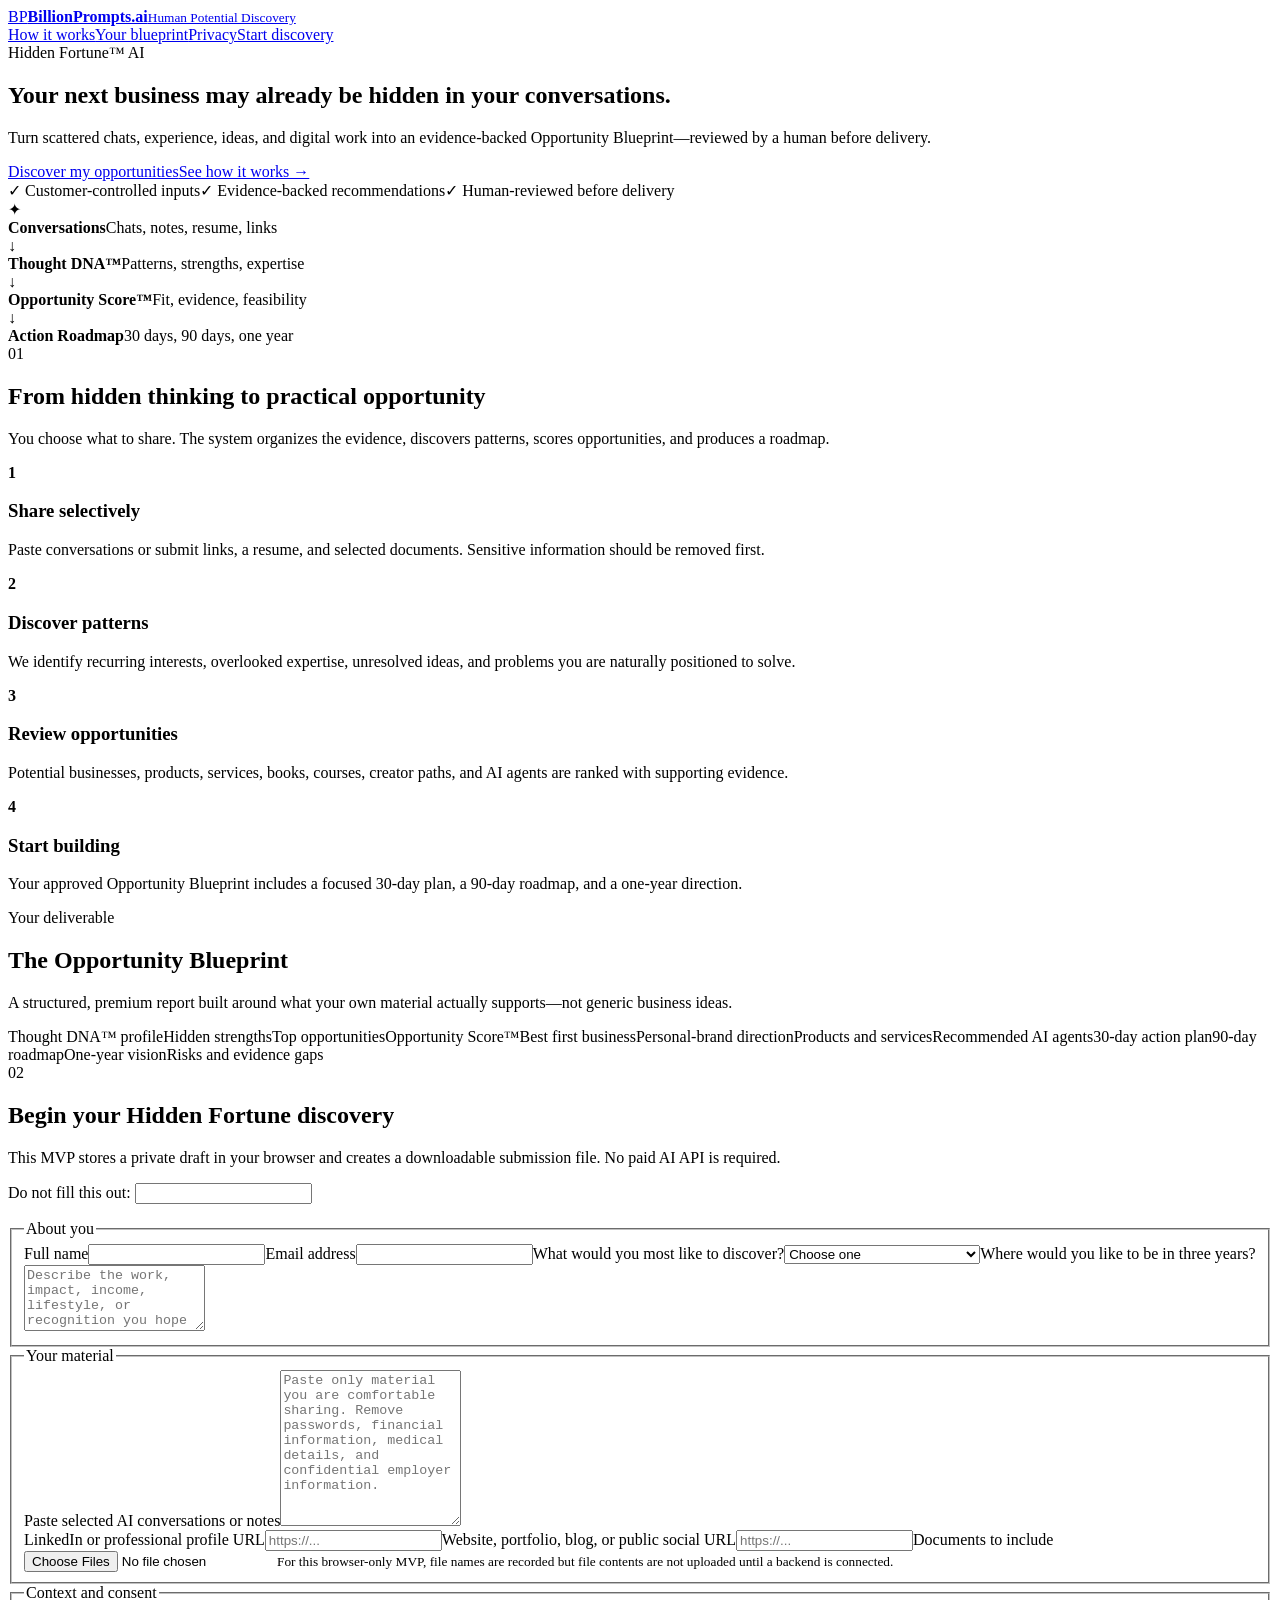
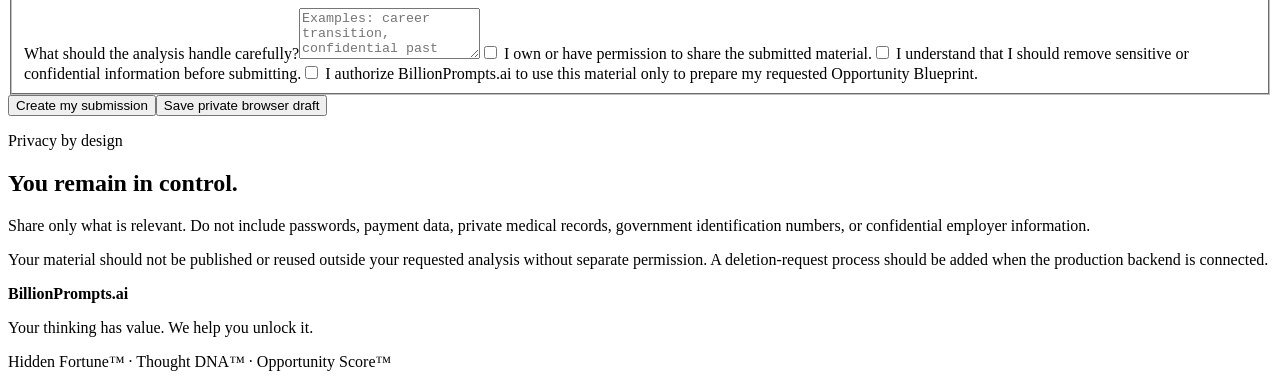
==== index.html @ 03b870df "Publish Hidden Fortune MVP landing page" ====
<!doctype html>
<html lang="en">
<head>
  <meta charset="utf-8" />
  <meta name="viewport" content="width=device-width, initial-scale=1" />
  <meta name="description" content="Hidden Fortune by BillionPrompts.ai helps uncover business, career, and creator opportunities hidden in your conversations and experience." />
  <title>Hidden Fortune™ | BillionPrompts.ai</title>
  <link rel="stylesheet" href="styles.css" />
</head>
<body>
  <header class="site-header"><a class="brand" href="#top"><span class="brand-mark">BP</span><span><strong>BillionPrompts.ai</strong><small>Human Potential Discovery</small></span></a><nav><a href="#how">How it works</a><a href="#blueprint">Your blueprint</a><a href="#privacy">Privacy</a><a class="button small" href="#intake">Start discovery</a></nav></header>
  <main id="top">
    <section class="hero"><div class="hero-copy"><div class="eyebrow">Hidden Fortune™ AI</div><h1>Your next business may already be hidden in your conversations.</h1><p class="lead">Turn scattered chats, experience, ideas, and digital work into an evidence-backed Opportunity Blueprint—reviewed by a human before delivery.</p><div class="actions"><a class="button" href="#intake">Discover my opportunities</a><a class="text-link" href="#how">See how it works →</a></div><div class="trust-row"><span>✓ Customer-controlled inputs</span><span>✓ Evidence-backed recommendations</span><span>✓ Human-reviewed before delivery</span></div></div><div class="concept-card"><div class="glow-orb">✦</div><div class="flow-item"><strong>Conversations</strong><span>Chats, notes, resume, links</span></div><div class="flow-arrow">↓</div><div class="flow-item gold"><strong>Thought DNA™</strong><span>Patterns, strengths, expertise</span></div><div class="flow-arrow">↓</div><div class="flow-item"><strong>Opportunity Score™</strong><span>Fit, evidence, feasibility</span></div><div class="flow-arrow">↓</div><div class="flow-item green"><strong>Action Roadmap</strong><span>30 days, 90 days, one year</span></div></div></section>
    <section id="how" class="section"><div class="section-heading"><span>01</span><div><h2>From hidden thinking to practical opportunity</h2><p>You choose what to share. The system organizes the evidence, discovers patterns, scores opportunities, and produces a roadmap.</p></div></div><div class="steps"><article><b>1</b><h3>Share selectively</h3><p>Paste conversations or submit links, a resume, and selected documents. Sensitive information should be removed first.</p></article><article><b>2</b><h3>Discover patterns</h3><p>We identify recurring interests, overlooked expertise, unresolved ideas, and problems you are naturally positioned to solve.</p></article><article><b>3</b><h3>Review opportunities</h3><p>Potential businesses, products, services, books, courses, creator paths, and AI agents are ranked with supporting evidence.</p></article><article><b>4</b><h3>Start building</h3><p>Your approved Opportunity Blueprint includes a focused 30-day plan, a 90-day roadmap, and a one-year direction.</p></article></div></section>
    <section id="blueprint" class="section split dark-panel"><div><div class="eyebrow">Your deliverable</div><h2>The Opportunity Blueprint</h2><p>A structured, premium report built around what your own material actually supports—not generic business ideas.</p></div><div class="check-grid"><span>Thought DNA™ profile</span><span>Hidden strengths</span><span>Top opportunities</span><span>Opportunity Score™</span><span>Best first business</span><span>Personal-brand direction</span><span>Products and services</span><span>Recommended AI agents</span><span>30-day action plan</span><span>90-day roadmap</span><span>One-year vision</span><span>Risks and evidence gaps</span></div></section>
    <section id="intake" class="section intake-section"><div class="section-heading"><span>02</span><div><h2>Begin your Hidden Fortune discovery</h2><p>This MVP stores a private draft in your browser and creates a downloadable submission file. No paid AI API is required.</p></div></div><form id="discoveryForm" name="hidden-fortune-intake" method="POST" data-netlify="true" netlify-honeypot="bot-field"><input type="hidden" name="form-name" value="hidden-fortune-intake" /><p class="hidden"><label>Do not fill this out: <input name="bot-field" /></label></p><fieldset><legend>About you</legend><div class="form-grid"><label>Full name<input required name="fullName" autocomplete="name" /></label><label>Email address<input required type="email" name="email" autocomplete="email" /></label><label class="full">What would you most like to discover?<select required name="primaryGoal"><option value="">Choose one</option><option>Start a business</option><option>Discover career opportunities</option><option>Build a personal brand</option><option>Create a book or course</option><option>Identify products or services</option><option>Understand my strengths</option></select></label><label class="full">Where would you like to be in three years?<textarea required name="threeYearVision" rows="4" placeholder="Describe the work, impact, income, lifestyle, or recognition you hope to create."></textarea></label></div></fieldset><fieldset><legend>Your material</legend><label>Paste selected AI conversations or notes<textarea name="conversationText" rows="10" placeholder="Paste only material you are comfortable sharing. Remove passwords, financial information, medical details, and confidential employer information."></textarea></label><div class="form-grid"><label>LinkedIn or professional profile URL<input type="url" name="linkedinUrl" placeholder="https://..." /></label><label>Website, portfolio, blog, or public social URL<input type="url" name="portfolioUrl" placeholder="https://..." /></label><label class="full">Documents to include<input type="file" name="documents" multiple accept=".txt,.pdf,.doc,.docx,.rtf,.md,.json" /><small>For this browser-only MVP, file names are recorded but file contents are not uploaded until a backend is connected.</small></label></div></fieldset><fieldset><legend>Context and consent</legend><label>What should the analysis handle carefully?<textarea name="delicateContext" rows="3" placeholder="Examples: career transition, confidential past work, limited startup budget, family responsibilities."></textarea></label><label class="checkbox"><input required type="checkbox" name="ownershipConsent" /> I own or have permission to share the submitted material.</label><label class="checkbox"><input required type="checkbox" name="privacyConsent" /> I understand that I should remove sensitive or confidential information before submitting.</label><label class="checkbox"><input required type="checkbox" name="analysisConsent" /> I authorize BillionPrompts.ai to use this material only to prepare my requested Opportunity Blueprint.</label></fieldset><div class="form-actions"><button class="button" type="submit">Create my submission</button><button class="button secondary" type="button" id="saveDraft">Save private browser draft</button></div><p id="formStatus" class="status" role="status"></p></form></section>
    <section id="privacy" class="section privacy-card"><div><div class="eyebrow">Privacy by design</div><h2>You remain in control.</h2></div><div><p>Share only what is relevant. Do not include passwords, payment data, private medical records, government identification numbers, or confidential employer information.</p><p>Your material should not be published or reused outside your requested analysis without separate permission. A deletion-request process should be added when the production backend is connected.</p></div></section>
  </main><footer><div><strong>BillionPrompts.ai</strong><p>Your thinking has value. We help you unlock it.</p></div><div>Hidden Fortune™ · Thought DNA™ · Opportunity Score™</div></footer><script src="app.js"></script></body></html>
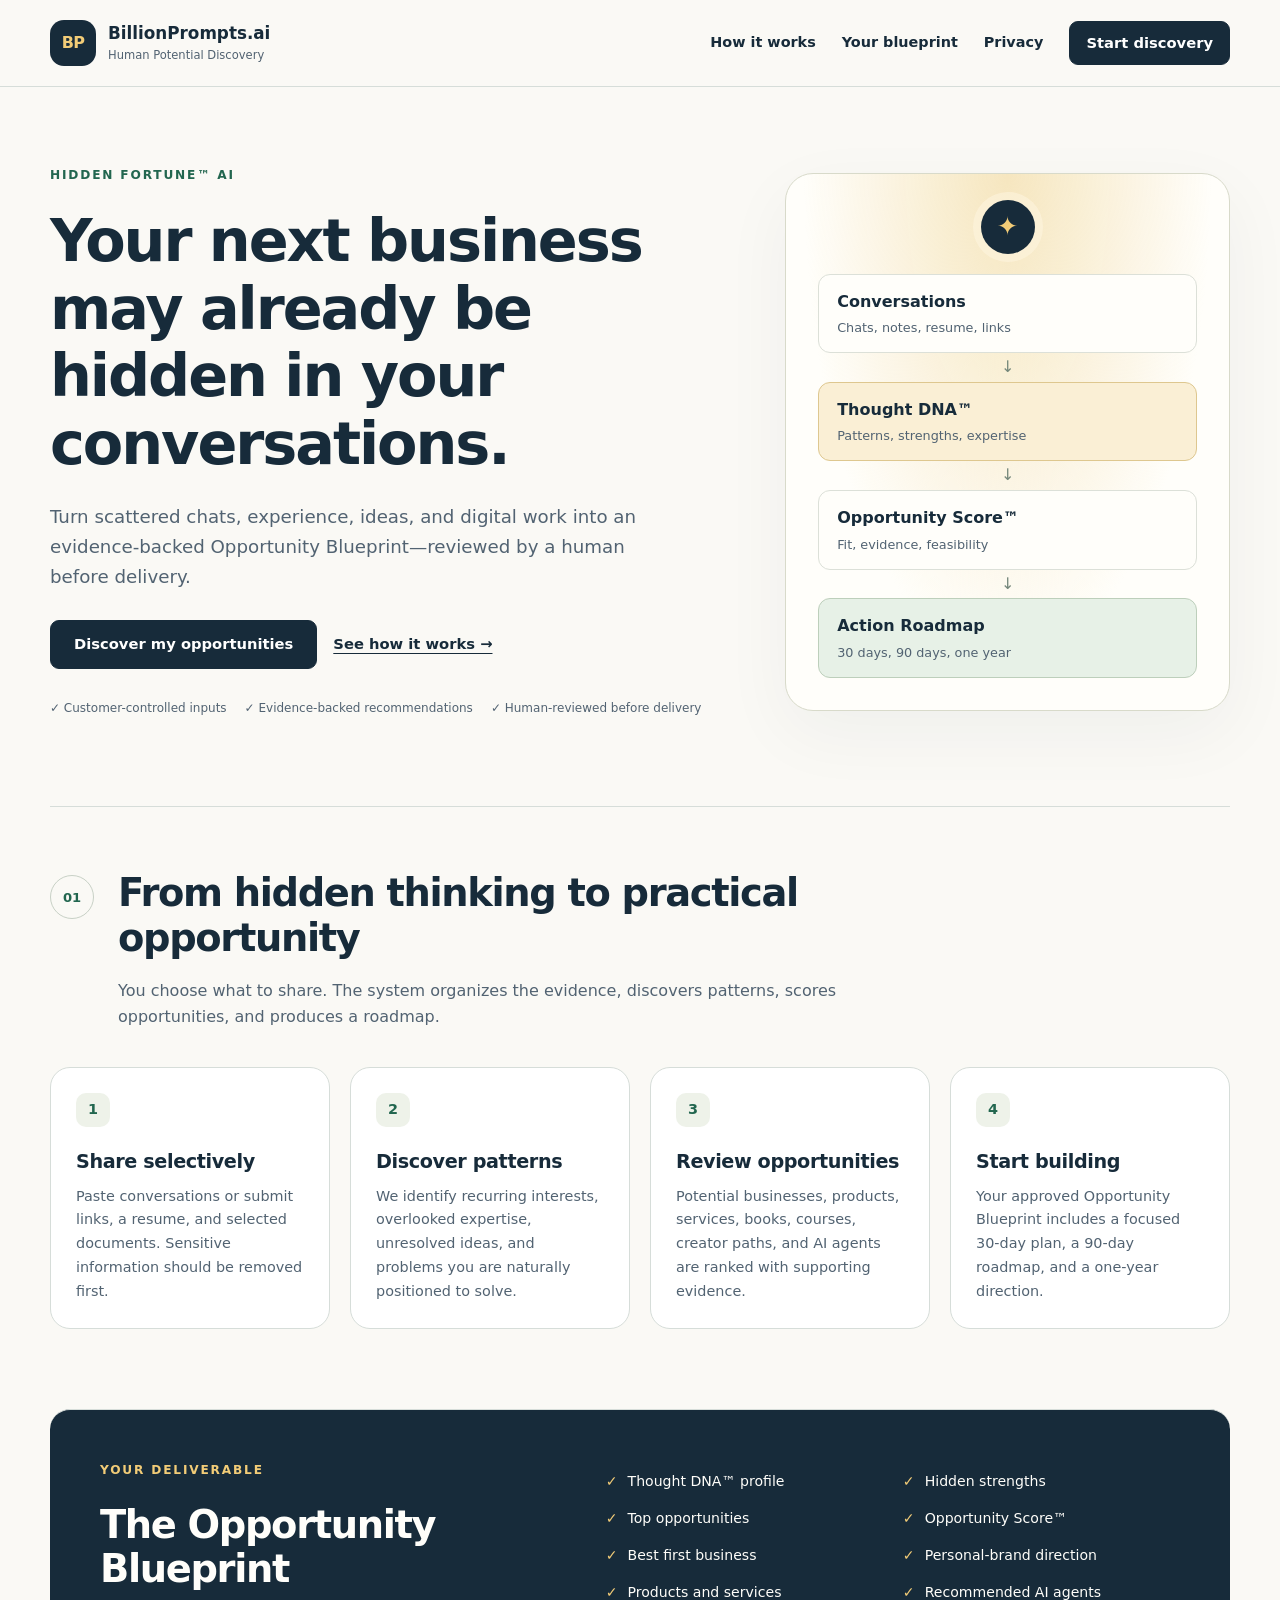
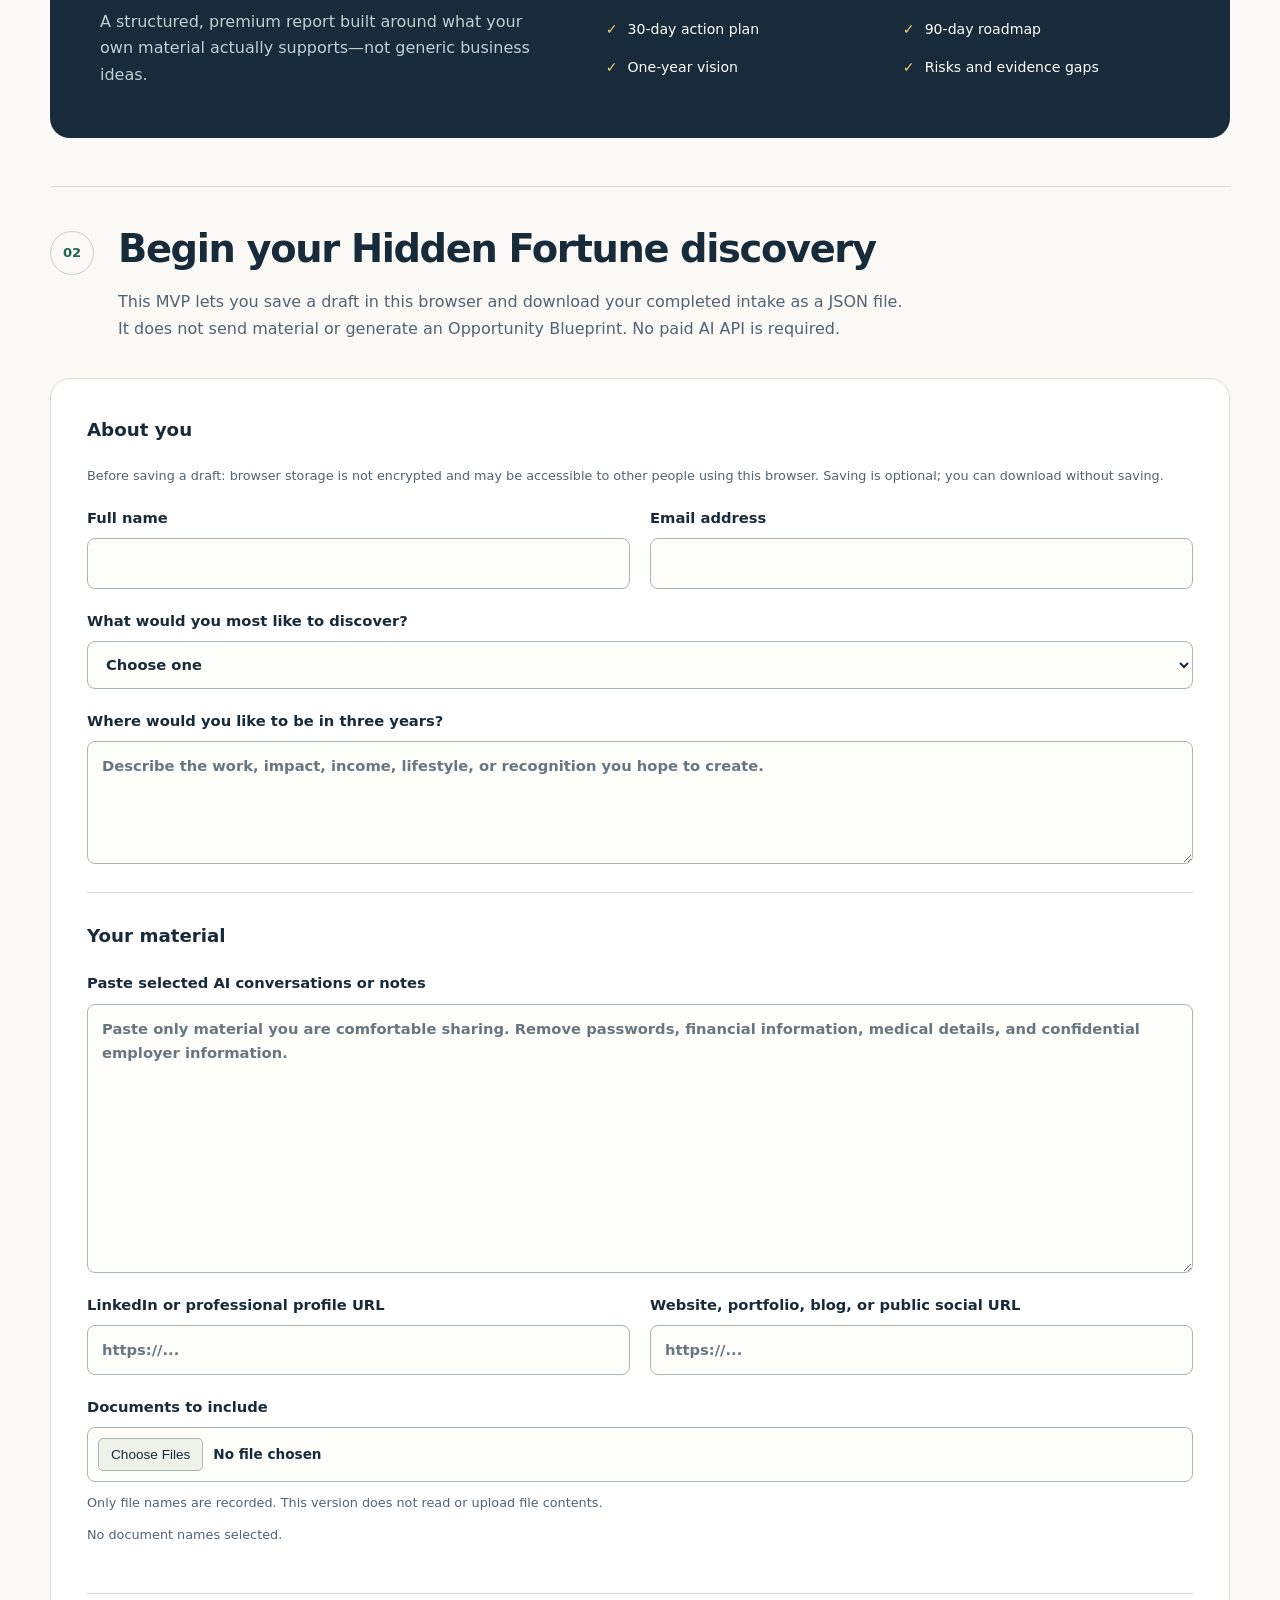
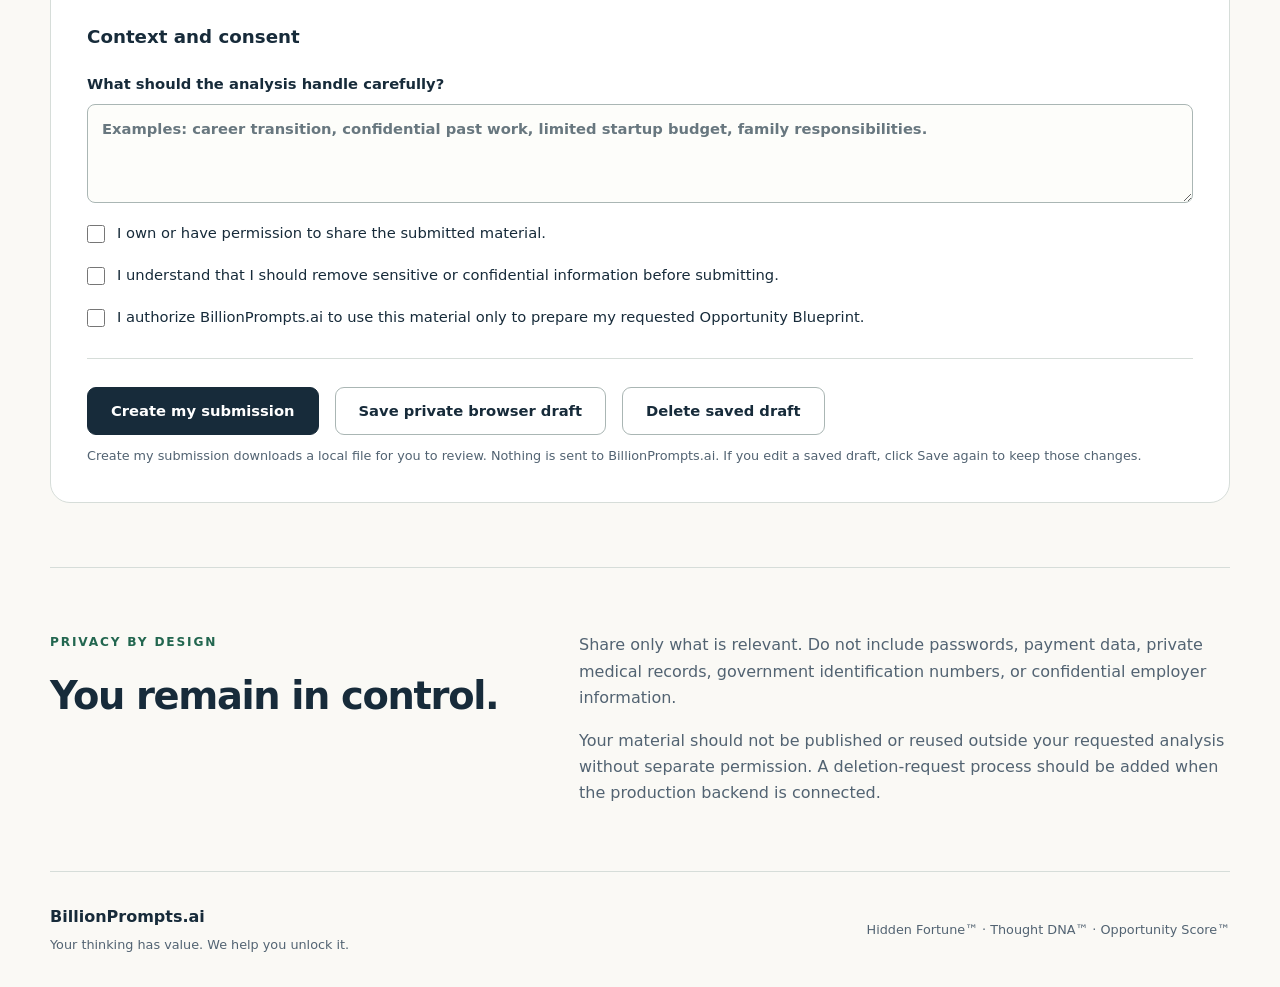
==== commit 914065cc: "Restore Hidden Fortune styles and local browser intake features" ====
--- a/index.html
+++ b/index.html
@@ -8,11 +8,12 @@
   <link rel="stylesheet" href="styles.css" />
 </head>
 <body>
-  <header class="site-header"><a class="brand" href="#top"><span class="brand-mark">BP</span><span><strong>BillionPrompts.ai</strong><small>Human Potential Discovery</small></span></a><nav><a href="#how">How it works</a><a href="#blueprint">Your blueprint</a><a href="#privacy">Privacy</a><a class="button small" href="#intake">Start discovery</a></nav></header>
+  <a class="skip-link" href="#intake">Skip to discovery form</a>
+  <header class="site-header"><a class="brand" href="#top"><span class="brand-mark">BP</span><span><strong>BillionPrompts.ai</strong><small>Human Potential Discovery</small></span></a><nav aria-label="Main navigation"><a href="#how">How it works</a><a href="#blueprint">Your blueprint</a><a href="#privacy">Privacy</a><a class="button small" href="#intake">Start discovery</a></nav></header>
   <main id="top">
     <section class="hero"><div class="hero-copy"><div class="eyebrow">Hidden Fortune™ AI</div><h1>Your next business may already be hidden in your conversations.</h1><p class="lead">Turn scattered chats, experience, ideas, and digital work into an evidence-backed Opportunity Blueprint—reviewed by a human before delivery.</p><div class="actions"><a class="button" href="#intake">Discover my opportunities</a><a class="text-link" href="#how">See how it works →</a></div><div class="trust-row"><span>✓ Customer-controlled inputs</span><span>✓ Evidence-backed recommendations</span><span>✓ Human-reviewed before delivery</span></div></div><div class="concept-card"><div class="glow-orb">✦</div><div class="flow-item"><strong>Conversations</strong><span>Chats, notes, resume, links</span></div><div class="flow-arrow">↓</div><div class="flow-item gold"><strong>Thought DNA™</strong><span>Patterns, strengths, expertise</span></div><div class="flow-arrow">↓</div><div class="flow-item"><strong>Opportunity Score™</strong><span>Fit, evidence, feasibility</span></div><div class="flow-arrow">↓</div><div class="flow-item green"><strong>Action Roadmap</strong><span>30 days, 90 days, one year</span></div></div></section>
     <section id="how" class="section"><div class="section-heading"><span>01</span><div><h2>From hidden thinking to practical opportunity</h2><p>You choose what to share. The system organizes the evidence, discovers patterns, scores opportunities, and produces a roadmap.</p></div></div><div class="steps"><article><b>1</b><h3>Share selectively</h3><p>Paste conversations or submit links, a resume, and selected documents. Sensitive information should be removed first.</p></article><article><b>2</b><h3>Discover patterns</h3><p>We identify recurring interests, overlooked expertise, unresolved ideas, and problems you are naturally positioned to solve.</p></article><article><b>3</b><h3>Review opportunities</h3><p>Potential businesses, products, services, books, courses, creator paths, and AI agents are ranked with supporting evidence.</p></article><article><b>4</b><h3>Start building</h3><p>Your approved Opportunity Blueprint includes a focused 30-day plan, a 90-day roadmap, and a one-year direction.</p></article></div></section>
     <section id="blueprint" class="section split dark-panel"><div><div class="eyebrow">Your deliverable</div><h2>The Opportunity Blueprint</h2><p>A structured, premium report built around what your own material actually supports—not generic business ideas.</p></div><div class="check-grid"><span>Thought DNA™ profile</span><span>Hidden strengths</span><span>Top opportunities</span><span>Opportunity Score™</span><span>Best first business</span><span>Personal-brand direction</span><span>Products and services</span><span>Recommended AI agents</span><span>30-day action plan</span><span>90-day roadmap</span><span>One-year vision</span><span>Risks and evidence gaps</span></div></section>
-    <section id="intake" class="section intake-section"><div class="section-heading"><span>02</span><div><h2>Begin your Hidden Fortune discovery</h2><p>This MVP stores a private draft in your browser and creates a downloadable submission file. No paid AI API is required.</p></div></div><form id="discoveryForm" name="hidden-fortune-intake" method="POST" data-netlify="true" netlify-honeypot="bot-field"><input type="hidden" name="form-name" value="hidden-fortune-intake" /><p class="hidden"><label>Do not fill this out: <input name="bot-field" /></label></p><fieldset><legend>About you</legend><div class="form-grid"><label>Full name<input required name="fullName" autocomplete="name" /></label><label>Email address<input required type="email" name="email" autocomplete="email" /></label><label class="full">What would you most like to discover?<select required name="primaryGoal"><option value="">Choose one</option><option>Start a business</option><option>Discover career opportunities</option><option>Build a personal brand</option><option>Create a book or course</option><option>Identify products or services</option><option>Understand my strengths</option></select></label><label class="full">Where would you like to be in three years?<textarea required name="threeYearVision" rows="4" placeholder="Describe the work, impact, income, lifestyle, or recognition you hope to create."></textarea></label></div></fieldset><fieldset><legend>Your material</legend><label>Paste selected AI conversations or notes<textarea name="conversationText" rows="10" placeholder="Paste only material you are comfortable sharing. Remove passwords, financial information, medical details, and confidential employer information."></textarea></label><div class="form-grid"><label>LinkedIn or professional profile URL<input type="url" name="linkedinUrl" placeholder="https://..." /></label><label>Website, portfolio, blog, or public social URL<input type="url" name="portfolioUrl" placeholder="https://..." /></label><label class="full">Documents to include<input type="file" name="documents" multiple accept=".txt,.pdf,.doc,.docx,.rtf,.md,.json" /><small>For this browser-only MVP, file names are recorded but file contents are not uploaded until a backend is connected.</small></label></div></fieldset><fieldset><legend>Context and consent</legend><label>What should the analysis handle carefully?<textarea name="delicateContext" rows="3" placeholder="Examples: career transition, confidential past work, limited startup budget, family responsibilities."></textarea></label><label class="checkbox"><input required type="checkbox" name="ownershipConsent" /> I own or have permission to share the submitted material.</label><label class="checkbox"><input required type="checkbox" name="privacyConsent" /> I understand that I should remove sensitive or confidential information before submitting.</label><label class="checkbox"><input required type="checkbox" name="analysisConsent" /> I authorize BillionPrompts.ai to use this material only to prepare my requested Opportunity Blueprint.</label></fieldset><div class="form-actions"><button class="button" type="submit">Create my submission</button><button class="button secondary" type="button" id="saveDraft">Save private browser draft</button></div><p id="formStatus" class="status" role="status"></p></form></section>
+    <section id="intake" class="section intake-section"><div class="section-heading"><span>02</span><div><h2>Begin your Hidden Fortune discovery</h2><p>This MVP lets you save a draft in this browser and download your completed intake as a JSON file. It does not send material or generate an Opportunity Blueprint. No paid AI API is required.</p></div></div><noscript><p class="form-note">JavaScript is required for local draft saving and downloads. Submission is disabled to avoid sending your material to an unconfigured server.</p></noscript><form id="discoveryForm" name="hidden-fortune-intake" method="POST" data-netlify="true" netlify-honeypot="bot-field"><input type="hidden" name="form-name" value="hidden-fortune-intake" /><p class="hidden"><label>Do not fill this out: <input name="bot-field" /></label></p><fieldset><legend>About you</legend><p class="form-note">Before saving a draft: browser storage is not encrypted and may be accessible to other people using this browser. Saving is optional; you can download without saving.</p><div class="form-grid"><label>Full name<input required name="fullName" autocomplete="name" /></label><label>Email address<input required type="email" name="email" autocomplete="email" /></label><label class="full">What would you most like to discover?<select required name="primaryGoal"><option value="">Choose one</option><option>Start a business</option><option>Discover career opportunities</option><option>Build a personal brand</option><option>Create a book or course</option><option>Identify products or services</option><option>Understand my strengths</option></select></label><label class="full">Where would you like to be in three years?<textarea required name="threeYearVision" rows="4" placeholder="Describe the work, impact, income, lifestyle, or recognition you hope to create."></textarea></label></div></fieldset><fieldset><legend>Your material</legend><label>Paste selected AI conversations or notes<textarea name="conversationText" rows="10" placeholder="Paste only material you are comfortable sharing. Remove passwords, financial information, medical details, and confidential employer information."></textarea></label><div class="form-grid"><label>LinkedIn or professional profile URL<input type="url" name="linkedinUrl" placeholder="https://..." /></label><label>Website, portfolio, blog, or public social URL<input type="url" name="portfolioUrl" placeholder="https://..." /></label><label class="full">Documents to include<input type="file" name="documents" aria-describedby="documentHelp documentStatus" multiple accept=".txt,.pdf,.doc,.docx,.rtf,.md,.json" /><small id="documentHelp">Only file names are recorded. This version does not read or upload file contents.</small><span id="documentStatus" class="document-status" aria-live="polite"></span></label><div class="full"><button class="button secondary small document-clear" type="button" id="clearDocuments" data-browser-action disabled hidden>Clear document names</button></div></div></fieldset><fieldset><legend>Context and consent</legend><label>What should the analysis handle carefully?<textarea name="delicateContext" rows="3" placeholder="Examples: career transition, confidential past work, limited startup budget, family responsibilities."></textarea></label><label class="checkbox"><input required type="checkbox" name="ownershipConsent" /> I own or have permission to share the submitted material.</label><label class="checkbox"><input required type="checkbox" name="privacyConsent" /> I understand that I should remove sensitive or confidential information before submitting.</label><label class="checkbox"><input required type="checkbox" name="analysisConsent" /> I authorize BillionPrompts.ai to use this material only to prepare my requested Opportunity Blueprint.</label></fieldset><div class="form-actions"><button class="button" type="submit" data-browser-action disabled>Create my submission</button><button class="button secondary" type="button" id="saveDraft" data-browser-action disabled>Save private browser draft</button><button class="button secondary" type="button" id="deleteDraft" data-browser-action disabled>Delete saved draft</button></div><p class="form-note">Create my submission downloads a local file for you to review. Nothing is sent to BillionPrompts.ai. If you edit a saved draft, click Save again to keep those changes.</p><p id="formStatus" class="status" role="status" aria-live="polite" aria-atomic="true"></p><a id="submissionDownload" class="download-link" hidden>Download your submission JSON</a></form></section>
     <section id="privacy" class="section privacy-card"><div><div class="eyebrow">Privacy by design</div><h2>You remain in control.</h2></div><div><p>Share only what is relevant. Do not include passwords, payment data, private medical records, government identification numbers, or confidential employer information.</p><p>Your material should not be published or reused outside your requested analysis without separate permission. A deletion-request process should be added when the production backend is connected.</p></div></section>
-  </main><footer><div><strong>BillionPrompts.ai</strong><p>Your thinking has value. We help you unlock it.</p></div><div>Hidden Fortune™ · Thought DNA™ · Opportunity Score™</div></footer><script src="app.js"></script></body></html>+  </main><footer><div><strong>BillionPrompts.ai</strong><p>Your thinking has value. We help you unlock it.</p></div><div>Hidden Fortune™ · Thought DNA™ · Opportunity Score™</div></footer><script src="app.js"></script></body></html>
--- a/styles.css
+++ b/styles.css
@@ -0,0 +1,143 @@
+/* Reconstructed from the existing Hidden Fortune HTML; no original stylesheet survives. */
+:root {
+  color-scheme: light;
+  --ink: #172b3a;
+  --muted: #526372;
+  --paper: #faf9f5;
+  --line: #d6ddd9;
+  --gold: #f2cc77;
+  --green: #22664f;
+  --radius: 20px;
+}
+* { box-sizing: border-box; }
+html { scroll-behavior: smooth; scroll-padding-top: 110px; }
+body { margin: 0; background: var(--paper); color: var(--ink); font-family: system-ui, -apple-system, BlinkMacSystemFont, "Segoe UI", sans-serif; line-height: 1.65; }
+a { color: inherit; text-underline-offset: 4px; }
+.skip-link { position: fixed; top: 8px; left: 16px; z-index: 20; padding: 12px 20px; background: white; border: 2px solid var(--green); border-radius: 8px; transform: translateY(-160%); }
+.skip-link:focus { transform: none; }
+button, input, textarea, select { font: inherit; }
+button, a, input, textarea, select { -webkit-tap-highlight-color: transparent; }
+:focus-visible { outline: 3px solid #287b64; outline-offset: 4px; }
+[hidden], .hidden { display: none !important; }
+h1, h2, h3, p { margin-top: 0; }
+h1, h2, h3 { line-height: 1.15; letter-spacing: -.035em; }
+h1 { font-size: clamp(2.6rem, 4.6vw, 4.4rem); max-width: 780px; margin-bottom: 24px; }
+h2 { font-size: clamp(1.9rem, 3vw, 2.65rem); margin-bottom: 18px; }
+h3 { font-size: 1.2rem; letter-spacing: -.02em; margin-bottom: 12px; }
+p { color: var(--muted); }
+.site-header { position: sticky; top: 0; z-index: 10; display: flex; align-items: center; justify-content: space-between; gap: 24px; padding: 20px max(24px, calc((100vw - 1180px) / 2)); background: #faf9f5f5; border-bottom: 1px solid var(--line); }
+.brand { display: flex; align-items: center; gap: 12px; text-decoration: none; line-height: 1.3; flex-shrink: 0; }
+.brand-mark { display: grid; place-items: center; width: 46px; height: 46px; border-radius: 14px; background: var(--ink); color: var(--gold); font-size: 1rem; font-weight: 800; letter-spacing: -.05em; }
+.brand strong { display: block; font-size: 1.05rem; }
+.brand small { display: block; margin-top: 4px; color: var(--muted); font-size: .72rem; }
+nav { display: flex; align-items: center; gap: 26px; font-size: .9rem; font-weight: 600; }
+nav a { text-decoration: none; }
+nav a:hover, .text-link:hover { text-decoration: underline; }
+main, footer { max-width: 1180px; margin: auto; }
+.hero { display: grid; grid-template-columns: 1.5fr 1fr; align-items: center; gap: 68px; padding: 78px 0 88px; }
+.hero-copy { min-width: 0; }
+.hero h1 { overflow-wrap: anywhere; }
+.eyebrow { color: var(--green); text-transform: uppercase; letter-spacing: .15em; font-size: .76rem; font-weight: 750; margin-bottom: 22px; }
+.lead { font-size: 1.14rem; max-width: 600px; margin-bottom: 28px; }
+.actions, .form-actions { display: flex; flex-wrap: wrap; align-items: center; gap: 16px; }
+.button { display: inline-flex; align-items: center; justify-content: center; min-height: 48px; padding: 13px 23px; border: 1px solid var(--ink); border-radius: 9px; background: var(--ink); color: white; font-size: .92rem; font-weight: 650; text-decoration: none; cursor: pointer; line-height: 1.4; transition: background .15s, transform .15s; }
+.button:hover { background: #284959; transform: translateY(-1px); }
+.button:disabled { cursor: not-allowed; opacity: .5; transform: none; }
+.button.small { padding: 10px 16px; min-height: 44px; }
+.button.secondary { color: var(--ink); background: transparent; border-color: #aab6b4; }
+.button.secondary:hover { background: #edf0e9; }
+.text-link { font-size: .92rem; font-weight: 650; }
+.trust-row { display: flex; flex-wrap: wrap; gap: 8px 18px; margin-top: 30px; color: var(--muted); font-size: .75rem; }
+.concept-card { position: relative; border: 1px solid #d8daca; border-radius: 28px; padding: 26px 32px 32px; background: radial-gradient(ellipse at top, #f6e6bf, transparent 65%), #fffefa; box-shadow: 0 22px 70px #172b3a0c; }
+.glow-orb { display: grid; place-items: center; width: 54px; height: 54px; margin: 0 auto 20px; background: var(--ink); color: var(--gold); border-radius: 50%; font-size: 1.6rem; box-shadow: 0 0 0 8px #fff7e380; }
+.flow-item { padding: 14px 18px; border: 1px solid #dce0d8; border-radius: 12px; background: #fffefa; }
+.flow-item strong, .flow-item span { display: block; }
+.flow-item strong { font-size: 1rem; }
+.flow-item span { color: var(--muted); font-size: .8rem; margin-top: 2px; }
+.flow-item.gold { background: #faefd5; border-color: #dec78f; }
+.flow-item.green { background: #e7f1e7; border-color: #bdcfbb; }
+.flow-arrow { text-align: center; color: #75877b; line-height: 1.8; }
+.section { padding: 64px 0; border-top: 1px solid var(--line); }
+.section-heading { display: flex; gap: 24px; align-items: flex-start; max-width: 860px; margin-bottom: 36px; }
+.section-heading > span { display: grid; place-items: center; flex-shrink: 0; width: 44px; height: 44px; margin-top: 4px; border: 1px solid #c8d1c6; border-radius: 50%; color: var(--green); font-size: .82rem; font-weight: 650; }
+.section-heading p { margin-bottom: 0; }
+.steps { display: grid; grid-template-columns: repeat(4, minmax(0, 1fr)); gap: 20px; }
+.steps article { padding: 25px; background: white; border: 1px solid var(--line); border-radius: var(--radius); }
+.steps b { display: grid; place-items: center; width: 34px; height: 34px; background: #eef2e9; color: var(--green); border-radius: 10px; font-size: .9rem; margin-bottom: 24px; }
+.steps p { font-size: .9rem; margin-bottom: 0; }
+.split { display: grid; grid-template-columns: 1fr 1.3fr; gap: 64px; }
+.dark-panel { padding: 50px; background: var(--ink); color: #fffefa; border-radius: var(--radius); margin: 16px 0 48px; }
+.dark-panel .eyebrow { color: var(--gold); }
+.dark-panel p { color: #c1cfd4; margin-bottom: 0; }
+.check-grid { display: grid; grid-template-columns: repeat(2, minmax(0, 1fr)); gap: 14px 20px; align-content: center; font-size: .88rem; }
+.check-grid span { display: flex; gap: 10px; }
+.check-grid span::before { content: "✓"; color: var(--gold); }
+.intake-section { padding-top: 40px; }
+form { padding: 36px; background: white; border: 1px solid var(--line); border-radius: var(--radius); }
+fieldset { border: 0; padding: 0 0 28px; margin: 0 0 28px; border-bottom: 1px solid var(--line); min-width: 0; }
+legend { padding: 0; font-size: 1.14rem; font-weight: 700; margin-bottom: 20px; }
+.form-grid { display: grid; grid-template-columns: repeat(2, minmax(0, 1fr)); gap: 20px; }
+.full { grid-column: 1 / -1; }
+label { display: block; font-size: .92rem; font-weight: 600; }
+input:not([type="checkbox"]), select, textarea { width: 100%; display: block; margin-top: 8px; padding: 12px 14px; border: 1px solid #aab6b4; border-radius: 8px; background: #fdfdfa; color: var(--ink); min-height: 48px; }
+textarea { resize: vertical; }
+input::placeholder, textarea::placeholder { color: #68777f; opacity: 1; }
+input[type="file"] { font-size: .85rem; padding: 10px; }
+input::file-selector-button { border: 1px solid #aab6b4; border-radius: 5px; background: #eef2e9; padding: 8px 12px; margin-right: 10px; color: var(--ink); cursor: pointer; }
+label small, .form-note, .document-status { display: block; font-size: .8rem; color: var(--muted); font-weight: 400; margin: 10px 0 0; }
+fieldset > .form-note { margin: 0 0 20px; }
+fieldset > label + .form-grid { margin-top: 20px; }
+.checkbox { display: flex; align-items: flex-start; gap: 12px; margin-top: 18px; font-weight: 400; }
+input[type="checkbox"] { width: 18px; height: 18px; flex-shrink: 0; margin: 4px 0 0; accent-color: var(--green); }
+.document-status { overflow-wrap: anywhere; }
+.document-clear { margin-top: 10px; }
+.status { margin: 18px 0 0; font-size: .92rem; overflow-wrap: anywhere; }
+.status:empty { display: none; }
+.status[data-state="success"] { color: var(--green); }
+.status[data-state="error"] { color: #a13027; }
+.download-link { display: inline-block; margin-top: 12px; font-weight: 650; }
+.privacy-card { display: grid; grid-template-columns: 1fr 1.4fr; gap: 64px; }
+.privacy-card p:last-child { margin-bottom: 0; }
+footer { display: flex; justify-content: space-between; align-items: center; gap: 24px; border-top: 1px solid var(--line); padding: 32px 0; font-size: .8rem; color: var(--muted); }
+footer strong { color: var(--ink); font-size: 1rem; }
+footer p { margin: 4px 0 0; }
+@media (max-width: 1230px) { main, footer { margin-left: 24px; margin-right: 24px; } }
+@media (max-width: 950px) {
+  nav { gap: 16px; }
+  .hero { gap: 32px; grid-template-columns: 1.3fr 1fr; }
+  .concept-card { padding: 24px; }
+  .steps { grid-template-columns: repeat(2, minmax(0, 1fr)); }
+  .split, .privacy-card { gap: 32px; }
+  .dark-panel { padding: 32px; }
+}
+@media (max-width: 720px) {
+  html { scroll-padding-top: 155px; }
+  .site-header { flex-wrap: wrap; gap: 14px; padding: 14px 20px; }
+  nav { width: 100%; justify-content: space-between; gap: 10px; font-size: .75rem; }
+  nav .button.small { font-size: .75rem; padding: 9px 12px; }
+  main, footer { margin-left: 20px; margin-right: 20px; }
+  .hero { grid-template-columns: minmax(0, 1fr); padding: 48px 0; gap: 36px; }
+  .hero h1 { max-width: 600px; }
+  .concept-card { width: 100%; max-width: 450px; justify-self: center; }
+  .section { padding-top: 40px; padding-bottom: 40px; }
+  .section-heading { gap: 14px; }
+  .section-heading > span { width: 36px; height: 36px; }
+  .split, .privacy-card { grid-template-columns: 1fr; gap: 24px; }
+  .dark-panel { padding: 28px; margin-bottom: 24px; }
+  form { padding: 24px; }
+  .form-grid { grid-template-columns: 1fr; }
+  .form-actions { gap: 12px; }
+  .form-actions .button { width: 100%; }
+  footer { flex-direction: column; align-items: flex-start; }
+}
+@media (max-width: 420px) {
+  .steps, .check-grid { grid-template-columns: 1fr; }
+  .section-heading > span { display: none; }
+  h1 { font-size: 2.2rem; }
+  form { padding: 20px; }
+}
+@media (prefers-reduced-motion: reduce) {
+  html { scroll-behavior: auto; }
+  .button { transition: none; }
+  .button:hover { transform: none; }
+}
